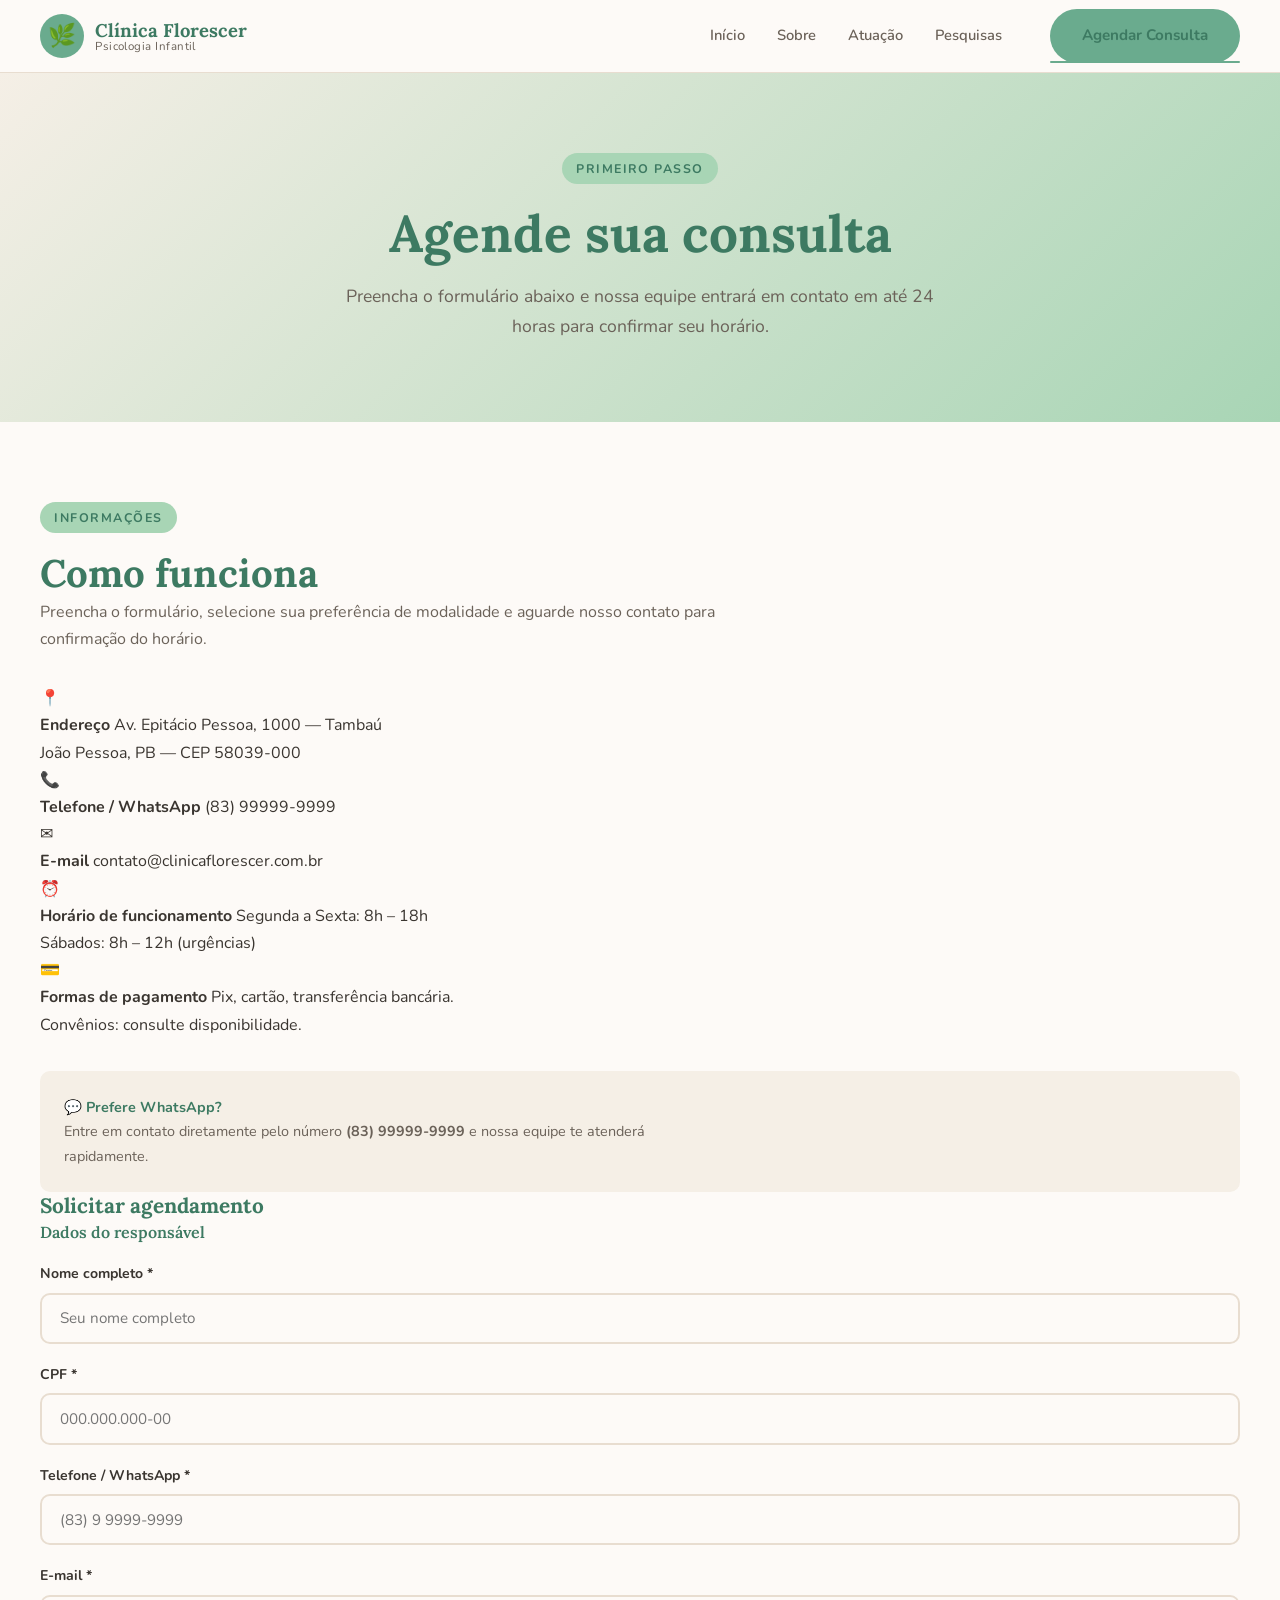
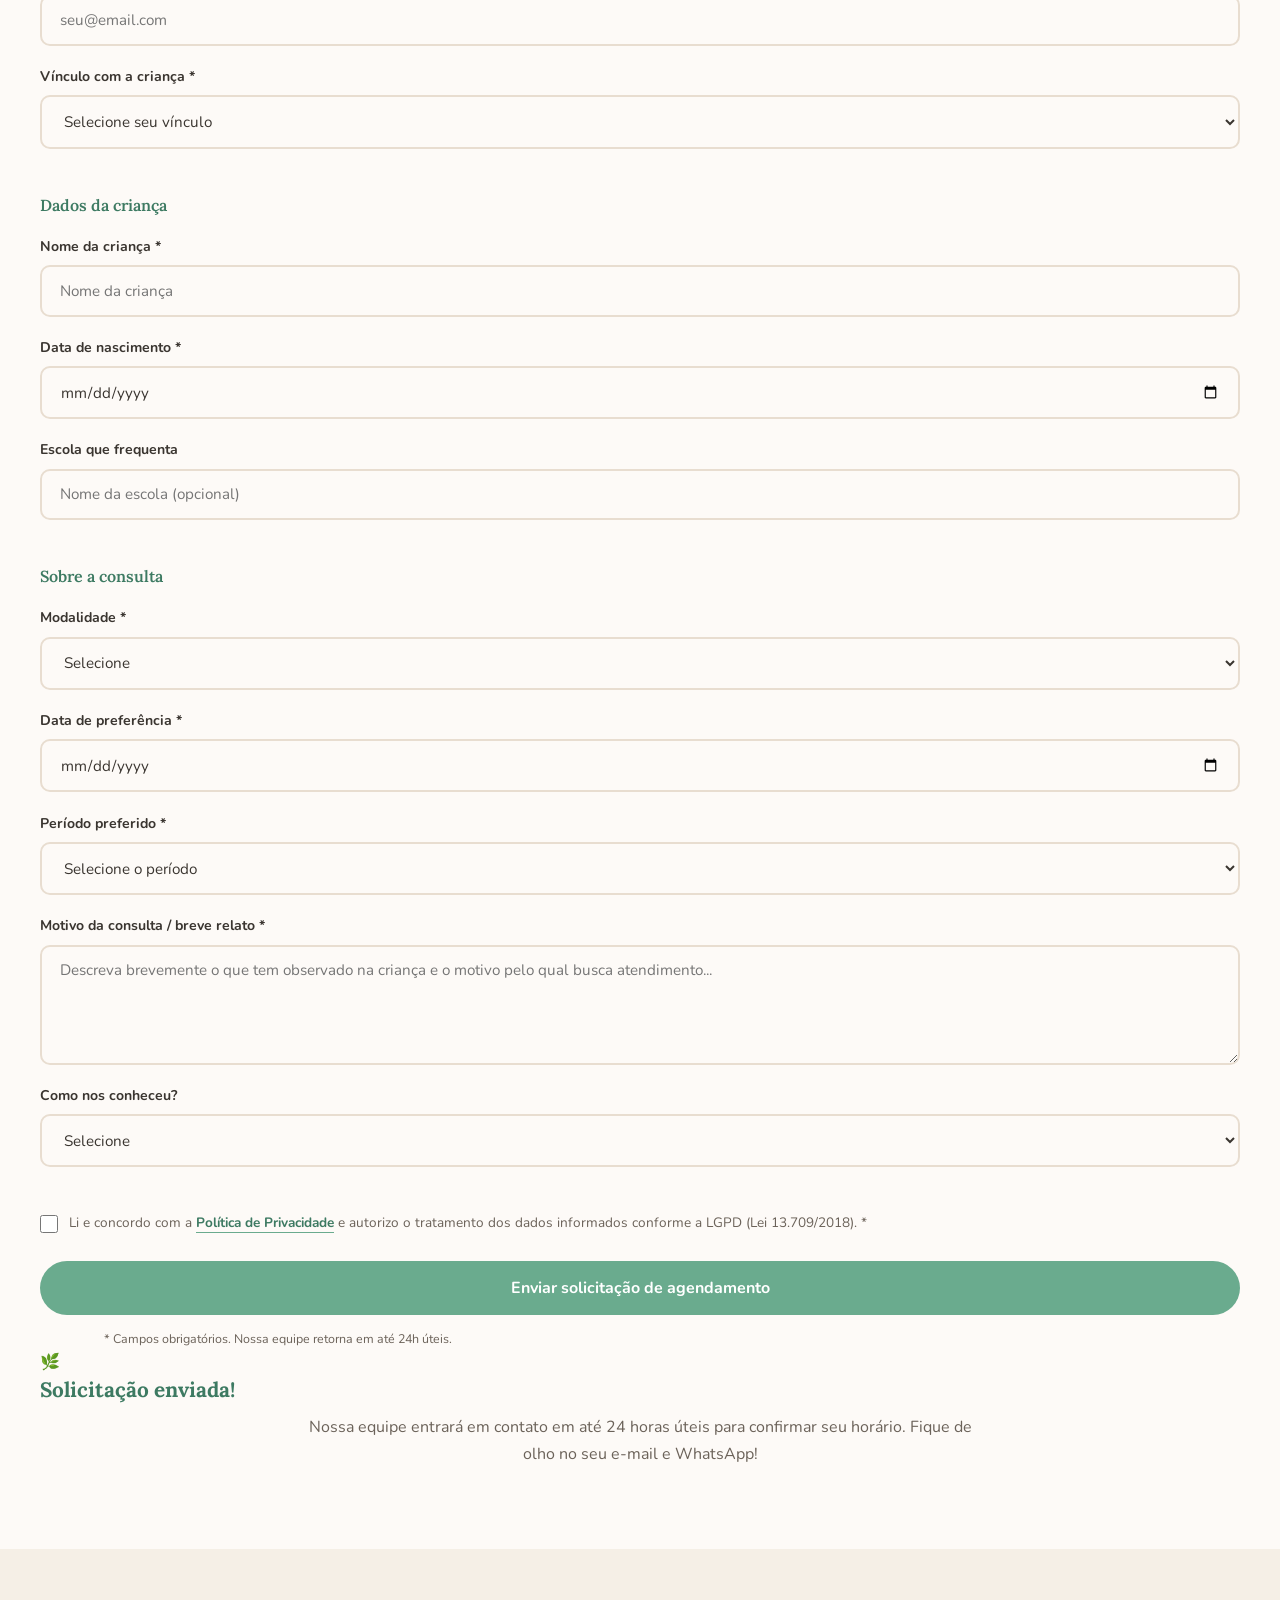
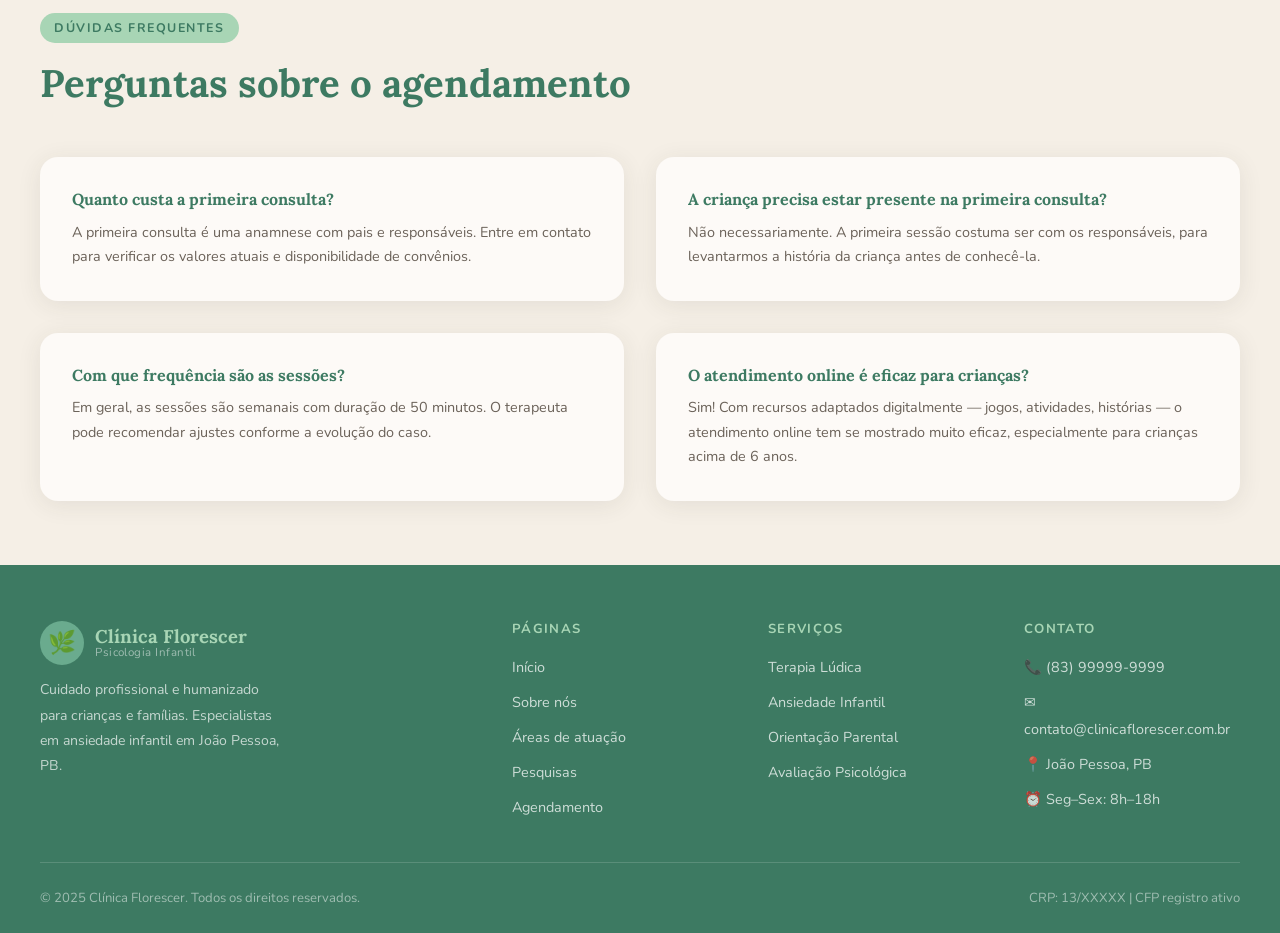
==== html/agendamento.html @ 94c4a282 "Correção" ====
<!DOCTYPE html>
<html lang="pt-BR">
<head>
  <meta charset="UTF-8">
  <meta name="viewport" content="width=device-width, initial-scale=1.0">
  <meta name="description" content="Agende sua consulta na Clínica Florescer. Atendimento presencial e online em psicologia infantil em João Pessoa, PB.">
  <title>Agendamento | Clínica Florescer</title>
  <link rel="stylesheet" href="../css/style.css">
  <link rel="stylesheet" href="../css/index.css">
</head>
<body>

  <!-- ══ HEADER ══════════════════════════════ -->
  <header>
    <div class="header-inner">
      <a href="../index.html" class="logo" aria-label="Clínica Florescer - Página Inicial">
        <div class="logo-icon" aria-hidden="true">🌿</div>
        <div class="logo-text">
          <strong>Clínica Florescer</strong>
          <span>Psicologia Infantil</span>
        </div>
      </a>
      <nav aria-label="Menu principal">
        <ul id="nav-menu">
          <li><a href="../index.html">Início</a></li>
          <li><a href="sobre.html">Sobre</a></li>
          <li><a href="atuacao.html">Atuação</a></li>
          <li><a href="pesquisa.html">Pesquisas</a></li>
          <li class="nav-cta"><a href="agendamento.html" class="btn btn-primary ativo">Agendar Consulta</a></li>
        </ul>
        <button class="hamburger" aria-label="Abrir menu" onclick="toggleMenu()">
          <span></span><span></span><span></span>
        </button>
      </nav>
    </div>
  </header>

  <!-- ══ MAIN ════════════════════════════════ -->
  <main>

    <!-- HERO DA PÁGINA -->
    <section class="page-hero" aria-labelledby="agend-hero-titulo">
      <div class="container">
        <span class="section-tag">Primeiro passo</span>
        <h1 id="agend-hero-titulo">Agende sua consulta</h1>
        <p>Preencha o formulário abaixo e nossa equipe entrará em contato em até 24 horas para confirmar seu horário.</p>
      </div>
    </section>

    <!-- AGENDAMENTO -->
    <section class="agendamento-section" aria-labelledby="agend-form-titulo">
      <div class="container">
        <div class="agendamento-inner">

          <!-- INFO LATERAL -->
          <aside aria-label="Informações de contato e funcionamento">
            <span class="section-tag">Informações</span>
            <h2>Como funciona</h2>
            <p style="margin-bottom:2rem;">Preencha o formulário, selecione sua preferência de modalidade e aguarde nosso contato para confirmação do horário.</p>

            <div class="info-item">
              <div class="info-icon" aria-hidden="true">📍</div>
              <div>
                <strong>Endereço</strong>
                <span>Av. Epitácio Pessoa, 1000 — Tambaú<br>João Pessoa, PB — CEP 58039-000</span>
              </div>
            </div>
            <div class="info-item">
              <div class="info-icon" aria-hidden="true">📞</div>
              <div>
                <strong>Telefone / WhatsApp</strong>
                <span>(83) 99999-9999</span>
              </div>
            </div>
            <div class="info-item">
              <div class="info-icon" aria-hidden="true">✉</div>
              <div>
                <strong>E-mail</strong>
                <span>contato@clinicaflorescer.com.br</span>
              </div>
            </div>
            <div class="info-item">
              <div class="info-icon" aria-hidden="true">⏰</div>
              <div>
                <strong>Horário de funcionamento</strong>
                <span>Segunda a Sexta: 8h – 18h<br>Sábados: 8h – 12h (urgências)</span>
              </div>
            </div>
            <div class="info-item">
              <div class="info-icon" aria-hidden="true">💳</div>
              <div>
                <strong>Formas de pagamento</strong>
                <span>Pix, cartão, transferência bancária.<br>Convênios: consulte disponibilidade.</span>
              </div>
            </div>

            <div style="margin-top:2rem;padding:1.5rem;background:var(--areia);border-radius:var(--raio-sm);">
              <p style="font-size:.9rem;"><strong style="color:var(--verde-escuro);">💬 Prefere WhatsApp?</strong><br>Entre em contato diretamente pelo número <strong>(83) 99999-9999</strong> e nossa equipe te atenderá rapidamente.</p>
            </div>
          </aside>

          <!-- FORMULÁRIO -->
          <div>
            <div class="form-card">
              <h3 id="agend-form-titulo">Solicitar agendamento</h3>

              <form id="form-agendamento" novalidate aria-label="Formulário de agendamento de consulta">

                <!-- Dados do responsável -->
                <fieldset style="border:none;padding:0;margin-bottom:1.5rem;">
                  <legend style="font-family:'Lora',serif;font-size:1rem;color:var(--verde-escuro);font-weight:600;margin-bottom:1rem;">Dados do responsável</legend>

                  <div class="form-row">
                    <div class="form-group">
                      <label for="nome-resp">Nome completo *</label>
                      <input type="text" id="nome-resp" name="nome-resp" placeholder="Seu nome completo" required autocomplete="name">
                    </div>
                    <div class="form-group">
                      <label for="cpf-resp">CPF *</label>
                      <input type="text" id="cpf-resp" name="cpf-resp" placeholder="000.000.000-00" required maxlength="14" inputmode="numeric">
                    </div>
                  </div>

                  <div class="form-row">
                    <div class="form-group">
                      <label for="telefone">Telefone / WhatsApp *</label>
                      <input type="tel" id="telefone" name="telefone" placeholder="(83) 9 9999-9999" required autocomplete="tel">
                    </div>
                    <div class="form-group">
                      <label for="email">E-mail *</label>
                      <input type="email" id="email" name="email" placeholder="seu@email.com" required autocomplete="email">
                    </div>
                  </div>

                  <div class="form-group">
                    <label for="vinculo">Vínculo com a criança *</label>
                    <select id="vinculo" name="vinculo" required>
                      <option value="" disabled selected>Selecione seu vínculo</option>
                      <option value="mae">Mãe</option>
                      <option value="pai">Pai</option>
                      <option value="avo">Avó / Avô</option>
                      <option value="responsavel">Responsável legal</option>
                      <option value="outro">Outro</option>
                    </select>
                  </div>
                </fieldset>

                <!-- Dados da criança -->
                <fieldset style="border:none;padding:0;margin-bottom:1.5rem;">
                  <legend style="font-family:'Lora',serif;font-size:1rem;color:var(--verde-escuro);font-weight:600;margin-bottom:1rem;">Dados da criança</legend>

                  <div class="form-row">
                    <div class="form-group">
                      <label for="nome-crianca">Nome da criança *</label>
                      <input type="text" id="nome-crianca" name="nome-crianca" placeholder="Nome da criança" required>
                    </div>
                    <div class="form-group">
                      <label for="nascimento">Data de nascimento *</label>
                      <input type="date" id="nascimento" name="nascimento" required>
                    </div>
                  </div>

                  <div class="form-group">
                    <label for="escola">Escola que frequenta</label>
                    <input type="text" id="escola" name="escola" placeholder="Nome da escola (opcional)">
                  </div>
                </fieldset>

                <!-- Consulta -->
                <fieldset style="border:none;padding:0;margin-bottom:1.5rem;">
                  <legend style="font-family:'Lora',serif;font-size:1rem;color:var(--verde-escuro);font-weight:600;margin-bottom:1rem;">Sobre a consulta</legend>

                  <div class="form-row">
                    <div class="form-group">
                      <label for="modalidade">Modalidade *</label>
                      <select id="modalidade" name="modalidade" required>
                        <option value="" disabled selected>Selecione</option>
                        <option value="presencial">Presencial</option>
                        <option value="online">Online (videochamada)</option>
                      </select>
                    </div>
                    <div class="form-group">
                      <label for="data-pref">Data de preferência *</label>
                      <input type="date" id="data-pref" name="data-pref" required>
                    </div>
                  </div>

                  <div class="form-group">
                    <label for="horario">Período preferido *</label>
                    <select id="horario" name="horario" required>
                      <option value="" disabled selected>Selecione o período</option>
                      <option value="manha">Manhã (8h – 12h)</option>
                      <option value="tarde">Tarde (13h – 17h)</option>
                      <option value="qualquer">Sem preferência</option>
                    </select>
                  </div>

                  <div class="form-group">
                    <label for="motivo">Motivo da consulta / breve relato *</label>
                    <textarea id="motivo" name="motivo" placeholder="Descreva brevemente o que tem observado na criança e o motivo pelo qual busca atendimento..." required></textarea>
                  </div>

                  <div class="form-group">
                    <label for="como-conheceu">Como nos conheceu?</label>
                    <select id="como-conheceu" name="como-conheceu">
                      <option value="" disabled selected>Selecione</option>
                      <option value="indicacao">Indicação de amigo / familiar</option>
                      <option value="medico">Indicação de médico / escola</option>
                      <option value="google">Google / internet</option>
                      <option value="instagram">Instagram</option>
                      <option value="outro">Outro</option>
                    </select>
                  </div>
                </fieldset>

                <!-- LGPD -->
                <div class="form-group" style="flex-direction:row;align-items:flex-start;gap:.7rem;">
                  <input type="checkbox" id="lgpd" name="lgpd" required style="margin-top:.25rem;width:18px;height:18px;accent-color:var(--verde);flex-shrink:0;">
                  <label for="lgpd" style="font-size:.85rem;font-weight:400;color:var(--texto-leve);">
                    Li e concordo com a <a href="#" style="color:var(--verde-escuro);font-weight:700;border-bottom:1px solid var(--verde);">Política de Privacidade</a> e autorizo o tratamento dos dados informados conforme a LGPD (Lei 13.709/2018). *
                  </label>
                </div>

                <button type="submit" class="btn btn-primary" style="width:100%;margin-top:.5rem;font-size:1rem;padding:1rem;">
                  Enviar solicitação de agendamento
                </button>

                <p style="text-align:center;font-size:.78rem;margin-top:.8rem;">* Campos obrigatórios. Nossa equipe retorna em até 24h úteis.</p>
              </form>

              <!-- Mensagem de sucesso -->
              <div class="form-success" id="form-success" role="alert" aria-live="polite">
                <div class="success-icon" aria-hidden="true">🌿</div>
                <h3>Solicitação enviada!</h3>
                <p style="text-align:center;margin:.7rem auto 0;">Nossa equipe entrará em contato em até 24 horas úteis para confirmar seu horário. Fique de olho no seu e-mail e WhatsApp!</p>
              </div>
            </div>
          </div>

        </div>
      </div>
    </section>

    <!-- FAQ -->
    <section style="background:var(--areia);padding:4rem 2rem;" aria-labelledby="faq-titulo">
      <div class="container">
        <div class="section-header">
          <span class="section-tag">Dúvidas frequentes</span>
          <h2 id="faq-titulo">Perguntas sobre o agendamento</h2>
        </div>
        <div class="grid-2">
          <div class="card">
            <h3 style="font-size:1rem;margin-bottom:.6rem;">Quanto custa a primeira consulta?</h3>
            <p style="font-size:.9rem;">A primeira consulta é uma anamnese com pais e responsáveis. Entre em contato para verificar os valores atuais e disponibilidade de convênios.</p>
          </div>
          <div class="card">
            <h3 style="font-size:1rem;margin-bottom:.6rem;">A criança precisa estar presente na primeira consulta?</h3>
            <p style="font-size:.9rem;">Não necessariamente. A primeira sessão costuma ser com os responsáveis, para levantarmos a história da criança antes de conhecê-la.</p>
          </div>
          <div class="card">
            <h3 style="font-size:1rem;margin-bottom:.6rem;">Com que frequência são as sessões?</h3>
            <p style="font-size:.9rem;">Em geral, as sessões são semanais com duração de 50 minutos. O terapeuta pode recomendar ajustes conforme a evolução do caso.</p>
          </div>
          <div class="card">
            <h3 style="font-size:1rem;margin-bottom:.6rem;">O atendimento online é eficaz para crianças?</h3>
            <p style="font-size:.9rem;">Sim! Com recursos adaptados digitalmente — jogos, atividades, histórias — o atendimento online tem se mostrado muito eficaz, especialmente para crianças acima de 6 anos.</p>
          </div>
        </div>
      </div>
    </section>

  </main>

  <!-- ══ FOOTER ══════════════════════════════ -->
  <footer>
    <div class="footer-inner">
      <div class="footer-brand">
        <div class="logo">
          <div class="logo-icon" aria-hidden="true">🌿</div>
          <div class="logo-text">
            <strong style="color:var(--verde-claro);">Clínica Florescer</strong>
            <span style="color:rgba(255,255,255,.5);">Psicologia Infantil</span>
          </div>
        </div>
        <p>Cuidado profissional e humanizado para crianças e famílias. Especialistas em ansiedade infantil em João Pessoa, PB.</p>
      </div>
      <div>
        <h4>Páginas</h4>
        <ul>
          <li><a href="../index.html">Início</a></li>
          <li><a href="sobre.html">Sobre nós</a></li>
          <li><a href="atuacao.html">Áreas de atuação</a></li>
          <li><a href="pesquisa.html">Pesquisas</a></li>
          <li><a href="agendamento.html">Agendamento</a></li>
        </ul>
      </div>
      <div>
        <h4>Serviços</h4>
        <ul>
          <li><a href="atuacao.html">Terapia Lúdica</a></li>
          <li><a href="atuacao.html">Ansiedade Infantil</a></li>
          <li><a href="atuacao.html">Orientação Parental</a></li>
          <li><a href="pesquisa.html">Avaliação Psicológica</a></li>
        </ul>
      </div>
      <div>
        <h4>Contato</h4>
        <ul>
          <li><a href="tel:+5583999999999">📞 (83) 99999-9999</a></li>
          <li><a href="mailto:contato@clinicaflorescer.com.br">✉ contato@clinicaflorescer.com.br</a></li>
          <li><a href="#">📍 João Pessoa, PB</a></li>
          <li><a href="#">⏰ Seg–Sex: 8h–18h</a></li>
        </ul>
      </div>
    </div>
    <div class="footer-bottom">
      <span>© 2025 Clínica Florescer. Todos os direitos reservados.</span>
      <span>CRP: 13/XXXXX | CFP registro ativo</span>
    </div>
  </footer>

  <script>
    function toggleMenu() {
      document.getElementById('nav-menu').classList.toggle('aberto');
    }

    // Máscara CPF
    document.getElementById('cpf-resp').addEventListener('input', function(e) {
      let v = e.target.value.replace(/\D/g, '').substring(0,11);
      v = v.replace(/(\d{3})(\d)/, '$1.$2');
      v = v.replace(/(\d{3})(\d)/, '$1.$2');
      v = v.replace(/(\d{3})(\d{1,2})$/, '$1-$2');
      e.target.value = v;
    });

    // Máscara telefone
    document.getElementById('telefone').addEventListener('input', function(e) {
      let v = e.target.value.replace(/\D/g, '').substring(0,11);
      if (v.length > 10) v = v.replace(/(\d{2})(\d{5})(\d{4})/, '($1) $2-$3');
      else if (v.length > 6) v = v.replace(/(\d{2})(\d{4})(\d{0,4})/, '($1) $2-$3');
      else if (v.length > 2) v = v.replace(/(\d{2})(\d{0,5})/, '($1) $2');
      e.target.value = v;
    });

    // Bloquear datas passadas
    const hoje = new Date().toISOString().split('T')[0];
    document.getElementById('data-pref').min = hoje;
    const anoMax = new Date().getFullYear();
    document.getElementById('nascimento').max = hoje;
    document.getElementById('nascimento').min = `${anoMax - 15}-01-01`;

    // Submissão
    document.getElementById('form-agendamento').addEventListener('submit', function(e) {
      e.preventDefault();
      if (!this.checkValidity()) {
        this.reportValidity();
        return;
      }
      this.style.display = 'none';
      document.getElementById('form-success').style.display = 'block';
      window.scrollTo({ top: document.querySelector('.form-card').offsetTop - 100, behavior: 'smooth' });
    });
  </script>
</body>
</html>
---- css/style.css ----
/* =============================================
   CLÍNICA FLORESCER — PSICOLOGIA INFANTIL
   CSS Principal — Psicologia das Cores:
   Verde-sálvia + Areia + Branco suave
   Tipografia amigável, layout acolhedor
   ============================================= */

@import url('https://fonts.googleapis.com/css2?family=Nunito:wght@300;400;600;700;800&family=Lora:ital,wght@0,400;0,600;1,400&display=swap');

/* ── RESET & VARIÁVEIS ─────────────────────── */
*, *::before, *::after {
  box-sizing: border-box;
  margin: 0;
  padding: 0;
}

:root {
  --verde:       #6aab8e;
  --verde-claro: #a8d5b5;
  --verde-escuro:#3d7a62;
  --areia:       #f5efe6;
  --areia-escura:#e8ddd0;
  --branco:      #fdfaf7;
  --texto:       #3a3530;
  --texto-leve:  #6b6259;
  --rosa:        #e8a598;
  --lilas:       #b8a8c8;
  --amarelo:     #f0c87a;
  --sombra:      0 4px 24px rgba(58,53,48,.09);
  --sombra-hover:0 8px 32px rgba(58,53,48,.15);
  --raio:        18px;
  --raio-sm:     10px;
  --transicao:   .3s ease;
}

html { scroll-behavior: smooth; }

body {
  font-family: 'Nunito', sans-serif;
  background: var(--branco);
  color: var(--texto);
  line-height: 1.7;
  font-size: 16px;
}

img { max-width: 100%; display: block; }
a   { text-decoration: none; color: inherit; }
ul  { list-style: none; }

/* ── TIPOGRAFIA ────────────────────────────── */
h1, h2, h3, h4 {
  font-family: 'Lora', serif;
  line-height: 1.3;
  color: var(--verde-escuro);
}
h1 { font-size: clamp(2rem, 5vw, 3.2rem); }
h2 { font-size: clamp(1.6rem, 3.5vw, 2.4rem); }
h3 { font-size: 1.3rem; }
p  { color: var(--texto-leve); max-width: 68ch; }

.section-tag {
  display: inline-block;
  font-size: .78rem;
  font-weight: 700;
  letter-spacing: .12em;
  text-transform: uppercase;
  color: var(--verde-escuro);
  background: var(--verde-claro);
  padding: .3rem .9rem;
  border-radius: 50px;
  margin-bottom: 1rem;
}

/* ── BOTÕES ────────────────────────────────── */
.btn {
  display: inline-block;
  padding: .85rem 2rem;
  border-radius: 50px;
  font-family: 'Nunito', sans-serif;
  font-weight: 700;
  font-size: .95rem;
  cursor: pointer;
  border: none;
  transition: transform var(--transicao), box-shadow var(--transicao);
}
.btn:hover { transform: translateY(-2px); box-shadow: var(--sombra-hover); }

.btn-primary {
  background: var(--verde);
  color: #fff;
}
.btn-primary:hover { background: var(--verde-escuro); }

.btn-outline {
  background: transparent;
  color: var(--verde-escuro);
  border: 2.5px solid var(--verde);
}
.btn-outline:hover { background: var(--verde); color: #fff; }

.btn-rosa {
  background: var(--rosa);
  color: #fff;
}

/* ── HEADER ────────────────────────────────── */
header {
  position: sticky;
  top: 0;
  z-index: 100;
  background: rgba(253,250,247,.93);
  backdrop-filter: blur(10px);
  border-bottom: 1.5px solid var(--areia-escura);
  padding: 0 2rem;
}

.header-inner {
  max-width: 1200px;
  margin: 0 auto;
  display: flex;
  align-items: center;
  justify-content: space-between;
  height: 72px;
}

.logo {
  display: flex;
  align-items: center;
  gap: .7rem;
}
.logo-icon {
  width: 44px;
  height: 44px;
  background: var(--verde);
  border-radius: 50%;
  display: flex;
  align-items: center;
  justify-content: center;
  font-size: 1.4rem;
}
.logo-text {
  display: flex;
  flex-direction: column;
  line-height: 1.1;
}
.logo-text strong {
  font-family: 'Lora', serif;
  font-size: 1.15rem;
  color: var(--verde-escuro);
}
.logo-text span {
  font-size: .72rem;
  color: var(--texto-leve);
  letter-spacing: .04em;
}

nav ul {
  display: flex;
  gap: 2rem;
  align-items: center;
}
nav a {
  font-weight: 600;
  font-size: .92rem;
  color: var(--texto-leve);
  transition: color var(--transicao);
  position: relative;
  padding-bottom: .2rem;
}
nav a::after {
  content: '';
  position: absolute;
  bottom: 0; left: 0;
  width: 0; height: 2px;
  background: var(--verde);
  border-radius: 2px;
  transition: width var(--transicao);
}
nav a:hover, nav a.ativo { color: var(--verde-escuro); }
nav a:hover::after, nav a.ativo::after { width: 100%; }

.nav-cta { margin-left: 1rem; }

/* hamburger */
.hamburger {
  display: none;
  flex-direction: column;
  gap: 5px;
  cursor: pointer;
  background: none;
  border: none;
  padding: .4rem;
}
.hamburger span {
  display: block;
  width: 26px; height: 2.5px;
  background: var(--texto);
  border-radius: 2px;
  transition: var(--transicao);
}

/* ── FOOTER ────────────────────────────────── */
footer {
  background: var(--verde-escuro);
  color: rgba(255,255,255,.85);
  padding: 3.5rem 2rem 1.5rem;
}
.footer-inner {
  max-width: 1200px;
  margin: 0 auto;
  display: grid;
  grid-template-columns: 2fr 1fr 1fr 1fr;
  gap: 2.5rem;
}
.footer-brand p { font-size: .88rem; margin-top: .8rem; line-height: 1.8; color: rgba(255,255,255,.7); max-width: 30ch; }
footer h4 { color: var(--verde-claro); font-family: 'Nunito', sans-serif; font-size: .82rem; letter-spacing: .1em; text-transform: uppercase; margin-bottom: 1rem; }
footer ul li { margin-bottom: .5rem; }
footer ul a { font-size: .9rem; color: rgba(255,255,255,.75); transition: color var(--transicao); }
footer ul a:hover { color: #fff; }
.footer-bottom {
  max-width: 1200px;
  margin: 2rem auto 0;
  padding-top: 1.5rem;
  border-top: 1px solid rgba(255,255,255,.15);
  display: flex;
  justify-content: space-between;
  align-items: center;
  font-size: .82rem;
  color: rgba(255,255,255,.5);
  flex-wrap: wrap;
  gap: .5rem;
}

/* ── HERO GENÉRICO ─────────────────────────── */
.page-hero {
  background: linear-gradient(135deg, var(--areia) 0%, var(--verde-claro) 100%);
  padding: 5rem 2rem;
  text-align: center;
}
.page-hero p {
  margin: 1rem auto 0;
  font-size: 1.1rem;
  max-width: 55ch;
  text-align: center;
}

/* ── SEÇÕES ────────────────────────────────── */
section { padding: 5rem 2rem; }

.container {
  max-width: 1200px;
  margin: 0 auto;
}

.section-header {
  margin-bottom: 3rem;
}
.section-header p {
  margin-top: .8rem;
}

/* ── CARDS ─────────────────────────────────── */
.card {
  background: var(--branco);
  border-radius: var(--raio);
  padding: 2rem;
  box-shadow: var(--sombra);
  transition: transform var(--transicao), box-shadow var(--transicao);
}
.card:hover {
  transform: translateY(-5px);
  box-shadow: var(--sombra-hover);
}
.card-icon {
  width: 56px; height: 56px;
  border-radius: 14px;
  display: flex;
  align-items: center;
  justify-content: center;
  font-size: 1.6rem;
  margin-bottom: 1.2rem;
}

/* ── GRID PADRÃO ───────────────────────────── */
.grid-3 { display: grid; grid-template-columns: repeat(3, 1fr); gap: 1.8rem; }
.grid-2 { display: grid; grid-template-columns: repeat(2, 1fr); gap: 2rem; }
.grid-4 { display: grid; grid-template-columns: repeat(4, 1fr); gap: 1.5rem; }

/* ── FORMULÁRIO BASE ───────────────────────── */
.form-group {
  display: flex;
  flex-direction: column;
  gap: .4rem;
  margin-bottom: 1.2rem;
}
.form-group label {
  font-weight: 700;
  font-size: .88rem;
  color: var(--texto);
}
.form-group input,
.form-group select,
.form-group textarea {
  padding: .85rem 1.1rem;
  border: 2px solid var(--areia-escura);
  border-radius: var(--raio-sm);
  font-family: 'Nunito', sans-serif;
  font-size: .95rem;
  color: var(--texto);
  background: var(--branco);
  transition: border-color var(--transicao), box-shadow var(--transicao);
  outline: none;
}
.form-group input:focus,
.form-group select:focus,
.form-group textarea:focus {
  border-color: var(--verde);
  box-shadow: 0 0 0 3px rgba(106,171,142,.2);
}
.form-group textarea { resize: vertical; min-height: 120px; }

/* ── DESTAQUES ─────────────────────────────── */
.destaque-box {
  background: linear-gradient(135deg, var(--verde) 0%, var(--verde-escuro) 100%);
  color: #fff;
  border-radius: var(--raio);
  padding: 3rem;
}
.destaque-box h2, .destaque-box h3 { color: #fff; }
.destaque-box p { color: rgba(255,255,255,.88); max-width: 100%; }

/* ── BADGES / TAGS ─────────────────────────── */
.badge {
  display: inline-block;
  padding: .25rem .75rem;
  border-radius: 50px;
  font-size: .78rem;
  font-weight: 700;
}
.badge-verde  { background: var(--verde-claro); color: var(--verde-escuro); }
.badge-rosa   { background: #fde8e5; color: #b05a50; }
.badge-lilas  { background: #ede8f5; color: #7059a0; }
.badge-amarelo{ background: #fef3d5; color: #9a7500; }

/* ── RESPONSIVO ────────────────────────────── */
@media (max-width: 900px) {
  .grid-3 { grid-template-columns: repeat(2, 1fr); }
  .grid-4 { grid-template-columns: repeat(2, 1fr); }
  .footer-inner { grid-template-columns: 1fr 1fr; }
}

@media (max-width: 640px) {
  nav ul { display: none; }
  nav ul.aberto {
    display: flex;
    flex-direction: column;
    position: absolute;
    top: 72px; left: 0; right: 0;
    background: var(--branco);
    padding: 1.5rem 2rem;
    border-bottom: 2px solid var(--areia-escura);
    gap: 1rem;
  }
  .hamburger { display: flex; }
  .nav-cta { display: none; }
  .grid-3, .grid-2, .grid-4 { grid-template-columns: 1fr; }
  .footer-inner { grid-template-columns: 1fr; }
  section { padding: 3rem 1.2rem; }
  .footer-bottom { flex-direction: column; text-align: center; }
}
---- css/index.css ----
/* =============================================
   INDEX — estilos específicos
   ============================================= */

/* ── HERO ──────────────────────────────────── */
.hero {
  min-height: 92vh;
  background: linear-gradient(160deg, var(--areia) 55%, var(--verde-claro) 100%);
  display: flex;
  align-items: center;
  padding: 5rem 2rem;
  position: relative;
  overflow: hidden;
}
.hero::before {
  content: '';
  position: absolute;
  top: -80px; right: -80px;
  width: 400px; height: 400px;
  background: radial-gradient(circle, var(--verde-claro) 0%, transparent 70%);
  border-radius: 50%;
  opacity: .5;
}
.hero::after {
  content: '';
  position: absolute;
  bottom: -60px; left: -60px;
  width: 300px; height: 300px;
  background: radial-gradient(circle, var(--rosa) 0%, transparent 70%);
  border-radius: 50%;
  opacity: .25;
}

.hero-inner {
  max-width: 1200px;
  margin: 0 auto;
  display: grid;
  grid-template-columns: 1fr 1fr;
  align-items: center;
  gap: 3.5rem;
  position: relative;
  z-index: 1;
}
.hero-content { animation: fadeUp .8s ease both; }
.hero-content .section-tag { margin-bottom: 1.2rem; }
.hero-content h1 { margin-bottom: 1.2rem; }
.hero-content p   { font-size: 1.12rem; margin-bottom: 2rem; }
.hero-btns { display: flex; gap: 1rem; flex-wrap: wrap; }

.hero-visual {
  display: flex;
  flex-direction: column;
  gap: 1.2rem;
  animation: fadeUp .8s .2s ease both;
}
.hero-card-big {
  background: #fff;
  border-radius: var(--raio);
  padding: 2rem;
  box-shadow: var(--sombra);
  display: flex;
  gap: 1rem;
  align-items: flex-start;
}
.hero-card-big .emoji { font-size: 2.4rem; }
.hero-cards-row { display: grid; grid-template-columns: 1fr 1fr; gap: 1.2rem; }
.hero-mini {
  background: #fff;
  border-radius: var(--raio-sm);
  padding: 1.3rem;
  box-shadow: var(--sombra);
  display: flex;
  flex-direction: column;
  gap: .4rem;
}
.hero-mini .num {
  font-size: 1.8rem;
  font-weight: 800;
  font-family: 'Lora', serif;
  color: var(--verde-escuro);
}
.hero-mini span { font-size: .82rem; color: var(--texto-leve); }

/* ── SERVIÇOS ──────────────────────────────── */
.servicos { background: var(--areia); }
.servico-card .card-icon { background: var(--areia-escura); }

/* ── SOBRE HOME ────────────────────────────── */
.sobre-home {
  background: var(--branco);
}
.sobre-home-inner {
  display: grid;
  grid-template-columns: 1fr 1fr;
  gap: 4rem;
  align-items: center;
}
.sobre-foto-wrap {
  position: relative;
}
.sobre-foto {
  width: 100%;
  aspect-ratio: 4/5;
  background: linear-gradient(135deg, var(--verde-claro) 0%, var(--verde) 100%);
  border-radius: 24px 24px 80px 24px;
  display: flex;
  align-items: center;
  justify-content: center;
  font-size: 7rem;
}
.sobre-badge {
  position: absolute;
  bottom: -16px; right: -16px;
  background: #fff;
  border-radius: var(--raio-sm);
  padding: 1rem 1.4rem;
  box-shadow: var(--sombra);
  display: flex;
  align-items: center;
  gap: .7rem;
}
.sobre-badge strong { font-size: 1.4rem; color: var(--verde-escuro); }
.sobre-badge span   { font-size: .78rem; color: var(--texto-leve); }

/* ── DEPOIMENTOS ───────────────────────────── */
.depoimentos { background: var(--areia); }
.depoimento-card {
  background: var(--branco);
  border-radius: var(--raio);
  padding: 1.8rem;
  box-shadow: var(--sombra);
}
.depoimento-card blockquote {
  font-family: 'Lora', serif;
  font-style: italic;
  font-size: 1rem;
  color: var(--texto);
  line-height: 1.8;
  margin-bottom: 1.2rem;
}
.depoimento-card blockquote::before { content: '"'; font-size: 2rem; color: var(--verde); line-height: 0; vertical-align: -.5rem; }
.dep-autor {
  display: flex;
  align-items: center;
  gap: .7rem;
}
.dep-avatar {
  width: 40px; height: 40px;
  border-radius: 50%;
  display: flex;
  align-items: center;
  justify-content: center;
  font-size: 1.2rem;
  flex-shrink: 0;
}
.dep-autor strong { font-size: .9rem; display: block; }
.dep-autor span   { font-size: .78rem; color: var(--texto-leve); }

/* ── CTA BANNER ────────────────────────────── */
.cta-banner {
  background: linear-gradient(135deg, var(--verde) 0%, var(--verde-escuro) 100%);
  padding: 5rem 2rem;
  text-align: center;
}
.cta-banner h2 { color: #fff; }
.cta-banner p  { color: rgba(255,255,255,.85); margin: 1rem auto 2rem; font-size: 1.05rem; text-align: center; }

/* Animações */
@keyframes fadeUp {
  from { opacity: 0; transform: translateY(30px); }
  to   { opacity: 1; transform: translateY(0); }
}

/* Responsivo hero */
@media (max-width: 840px) {
  .hero-inner, .sobre-home-inner { grid-template-columns: 1fr; }
  .hero-visual { display: none; }
  .sobre-foto { height: 280px; font-size: 5rem; }
}
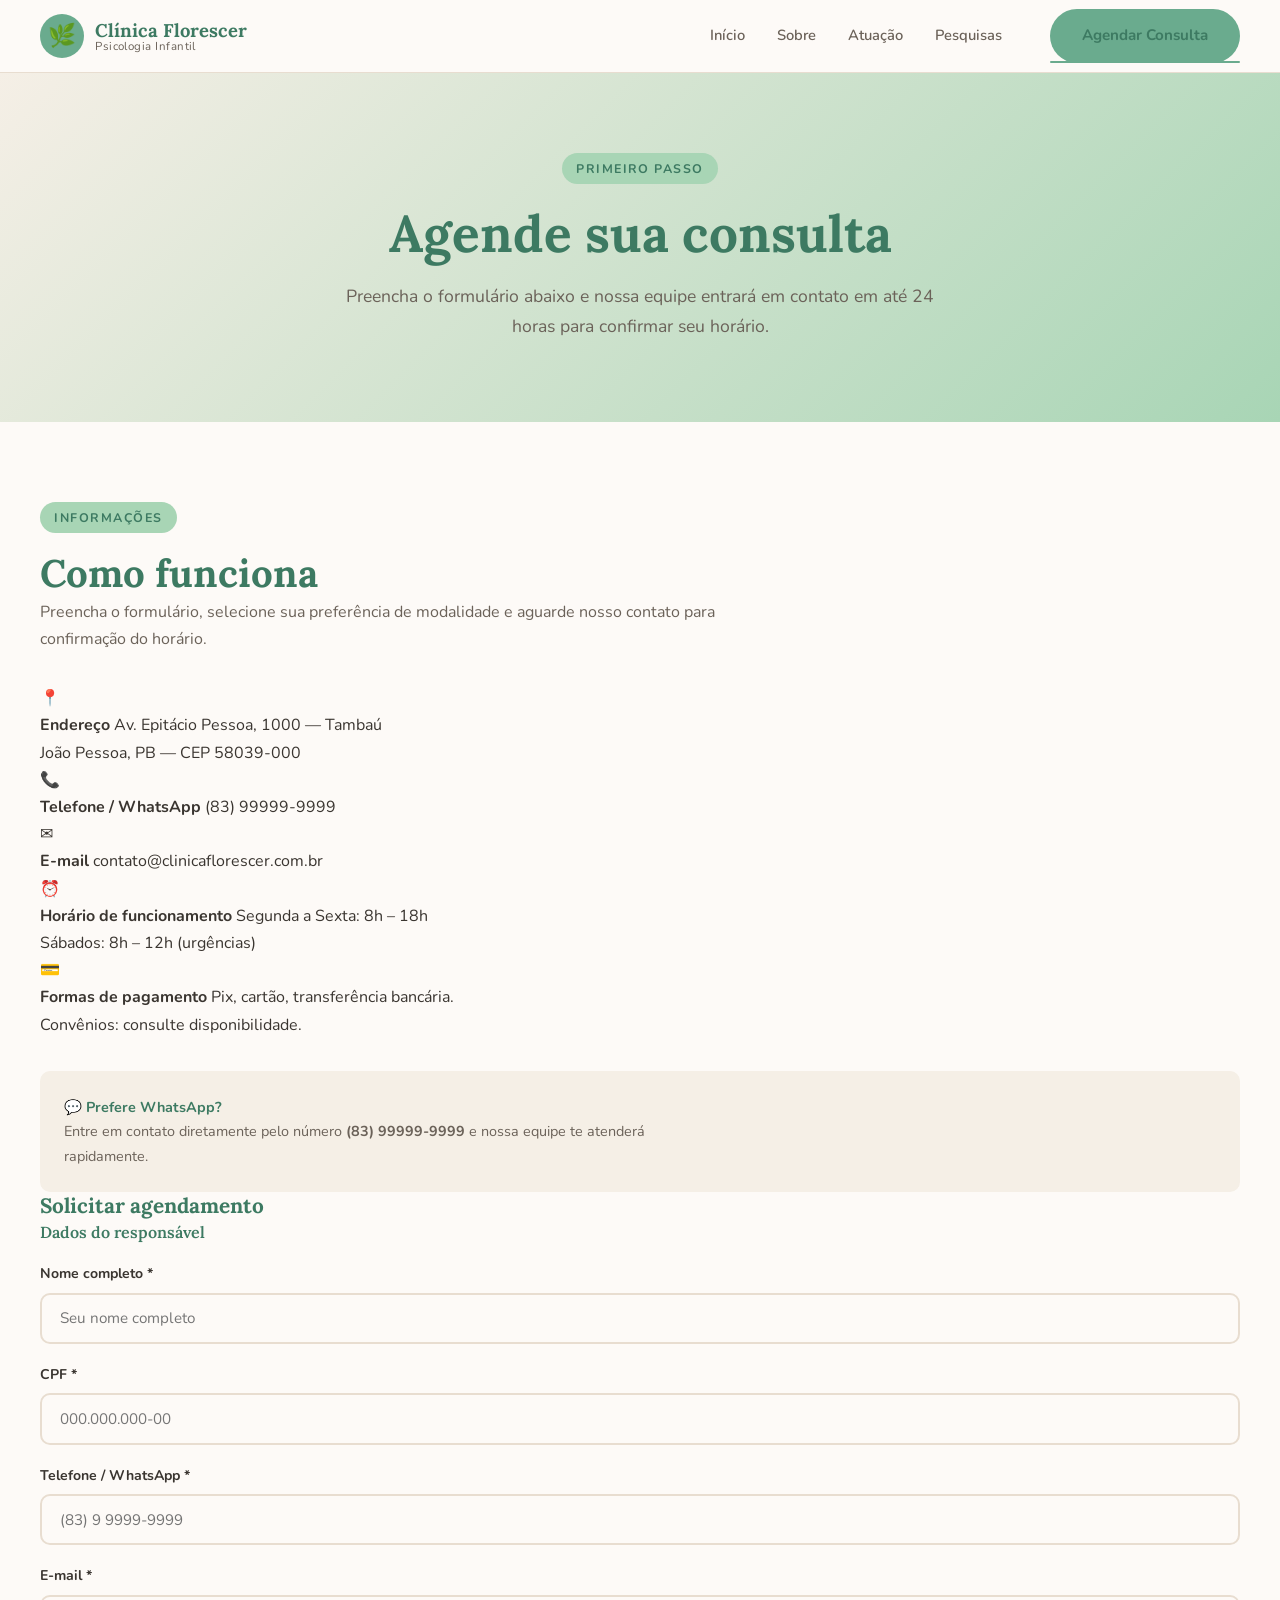
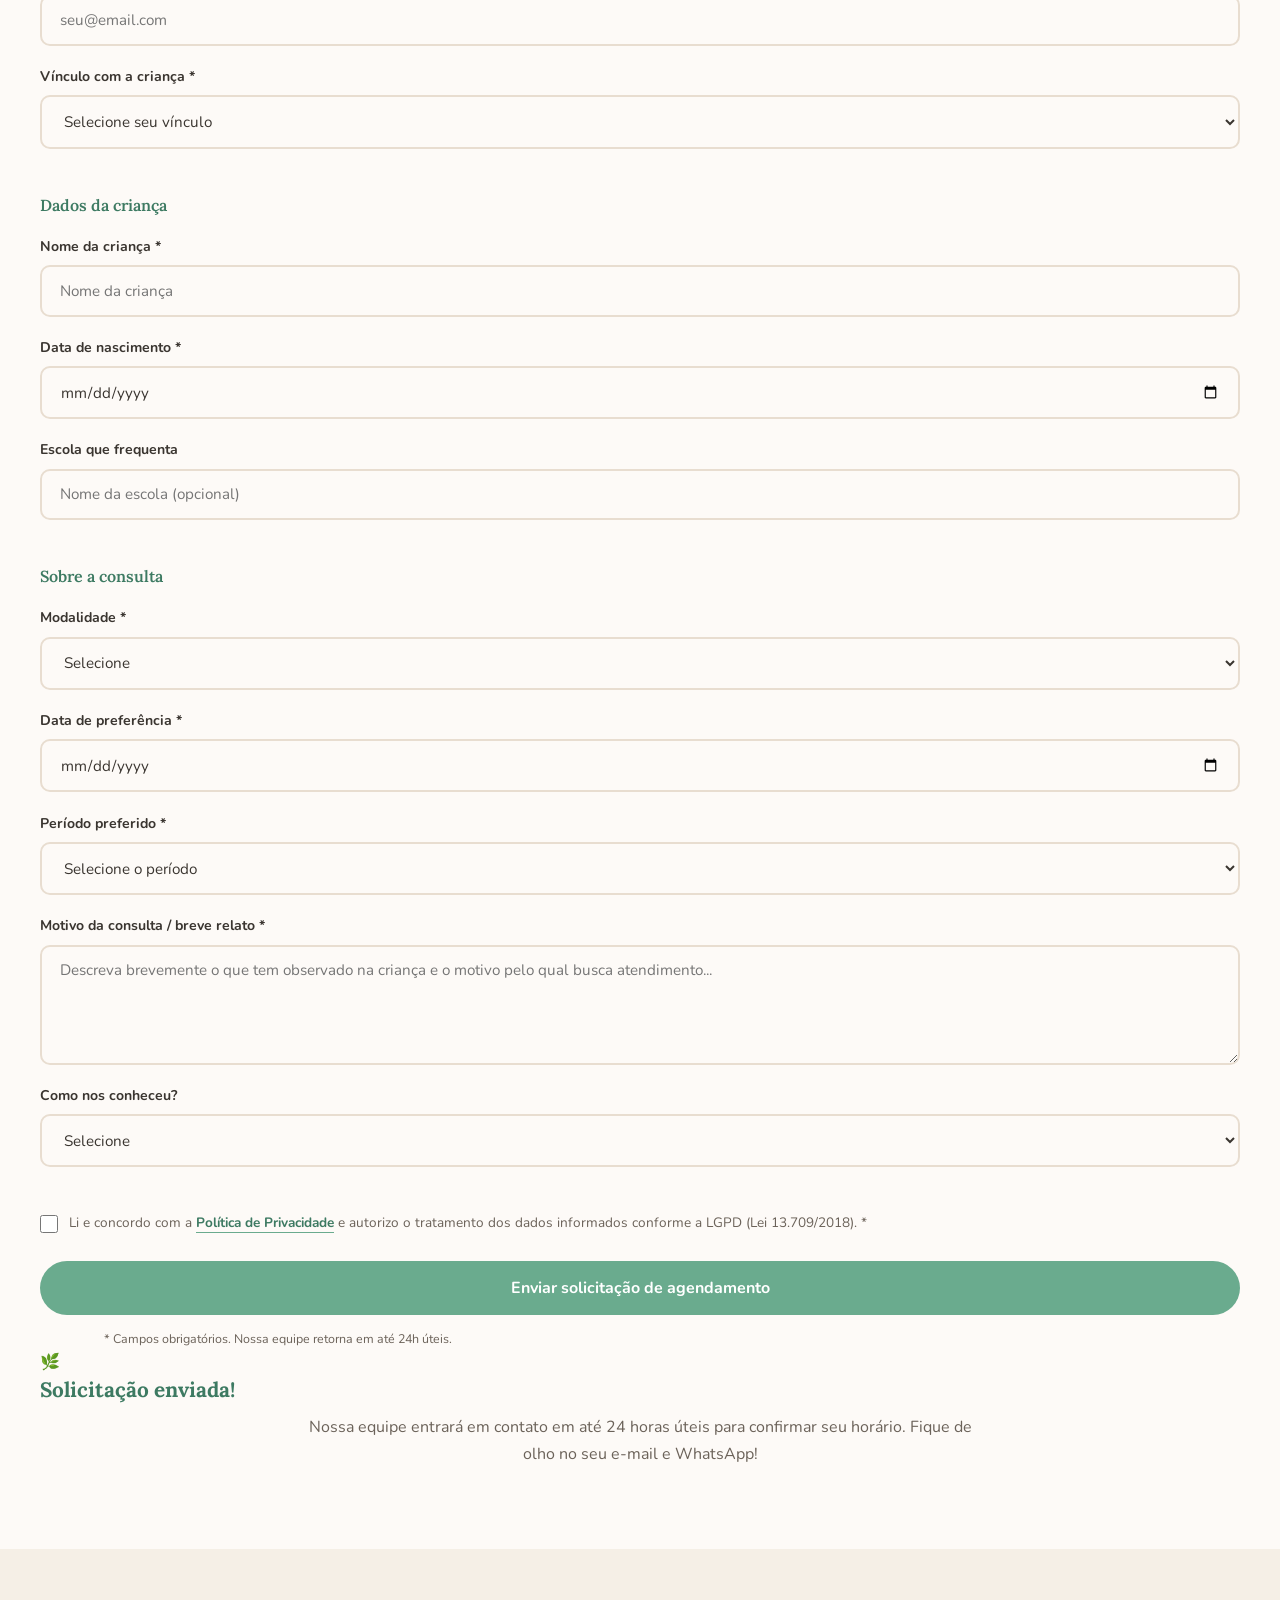
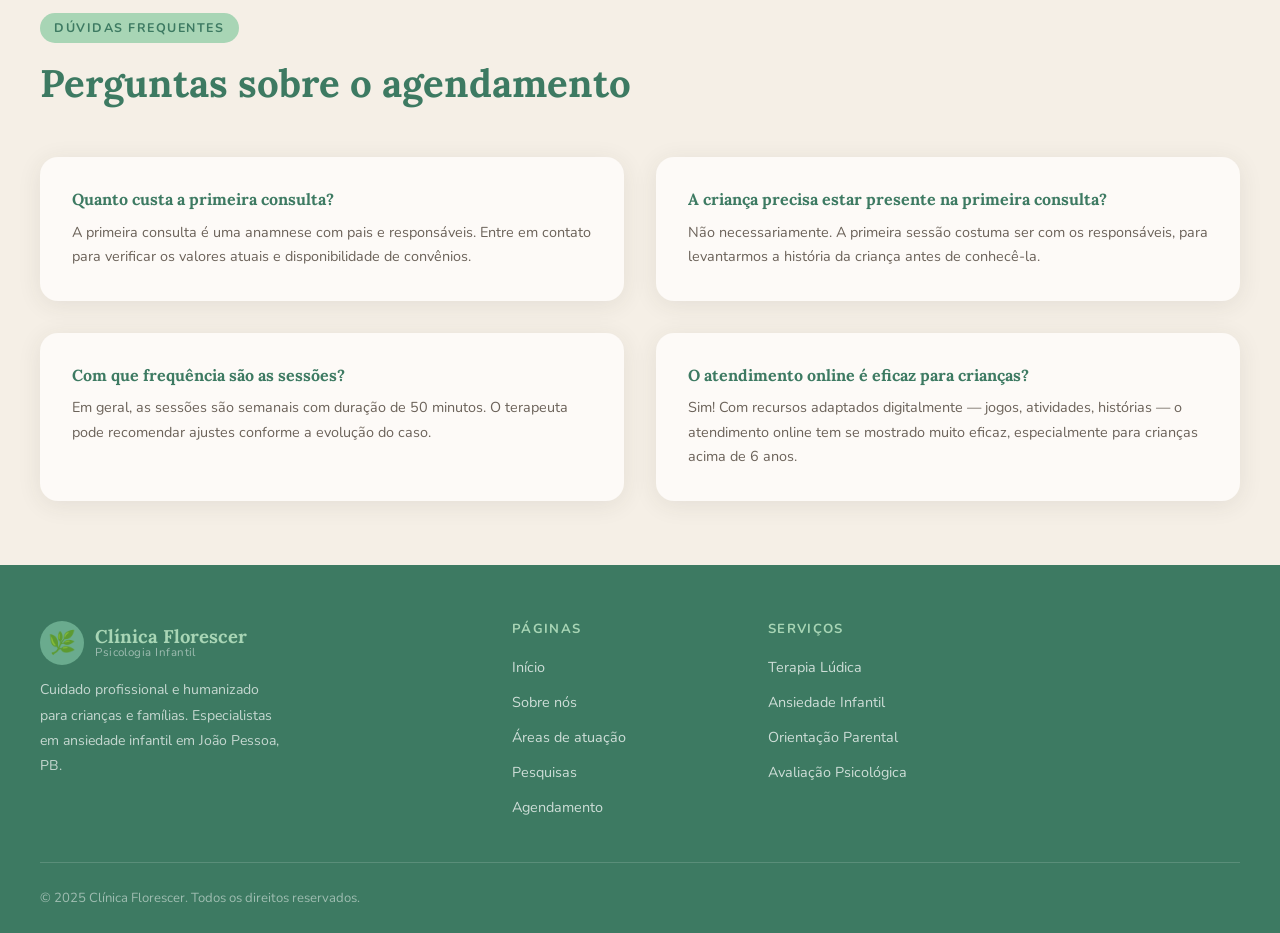
==== commit 9e2adf31: "Finalização da página SOBRE, + inclusão das fotos e pasta ASSETS" ====
--- a/html/agendamento.html
+++ b/html/agendamento.html
@@ -303,19 +303,9 @@
           <li><a href="pesquisa.html">Avaliação Psicológica</a></li>
         </ul>
       </div>
-      <div>
-        <h4>Contato</h4>
-        <ul>
-          <li><a href="tel:+5583999999999">📞 (83) 99999-9999</a></li>
-          <li><a href="mailto:contato@clinicaflorescer.com.br">✉ contato@clinicaflorescer.com.br</a></li>
-          <li><a href="#">📍 João Pessoa, PB</a></li>
-          <li><a href="#">⏰ Seg–Sex: 8h–18h</a></li>
-        </ul>
-      </div>
     </div>
     <div class="footer-bottom">
       <span>© 2025 Clínica Florescer. Todos os direitos reservados.</span>
-      <span>CRP: 13/XXXXX | CFP registro ativo</span>
     </div>
   </footer>
 
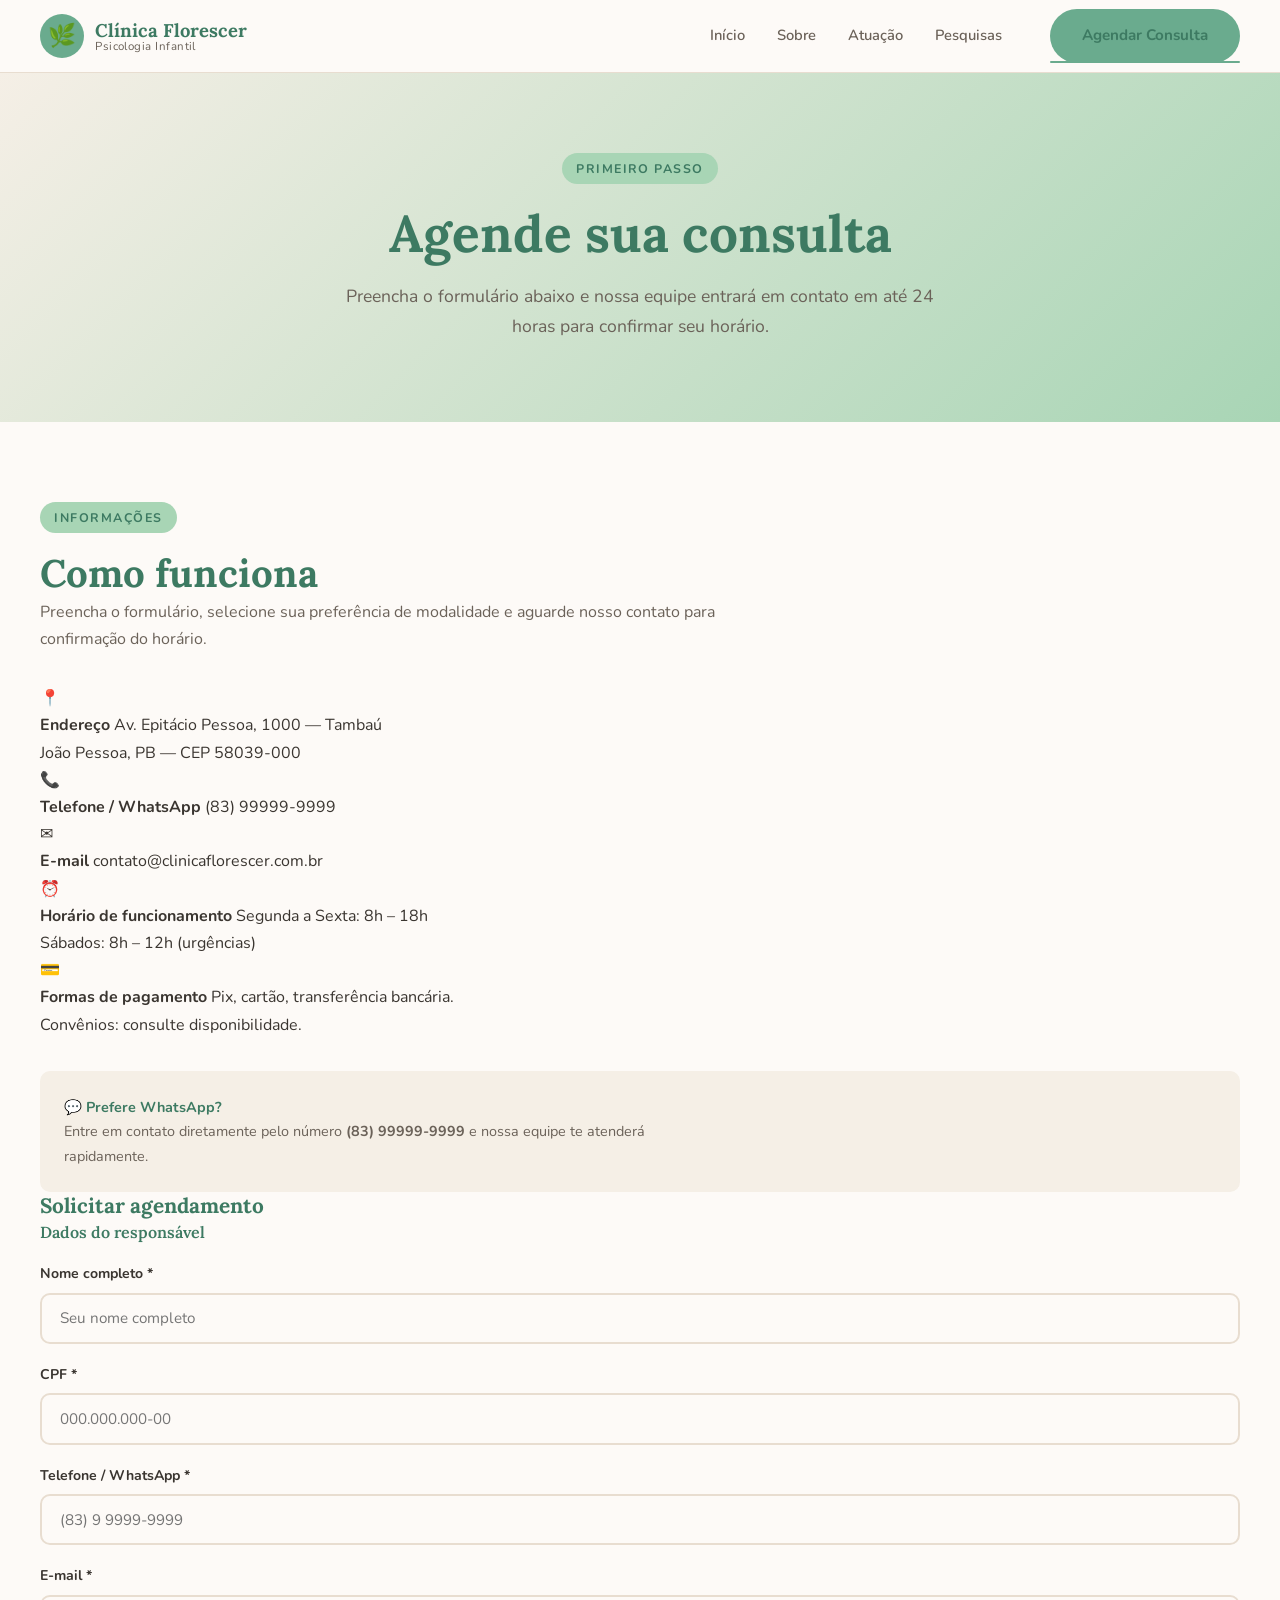
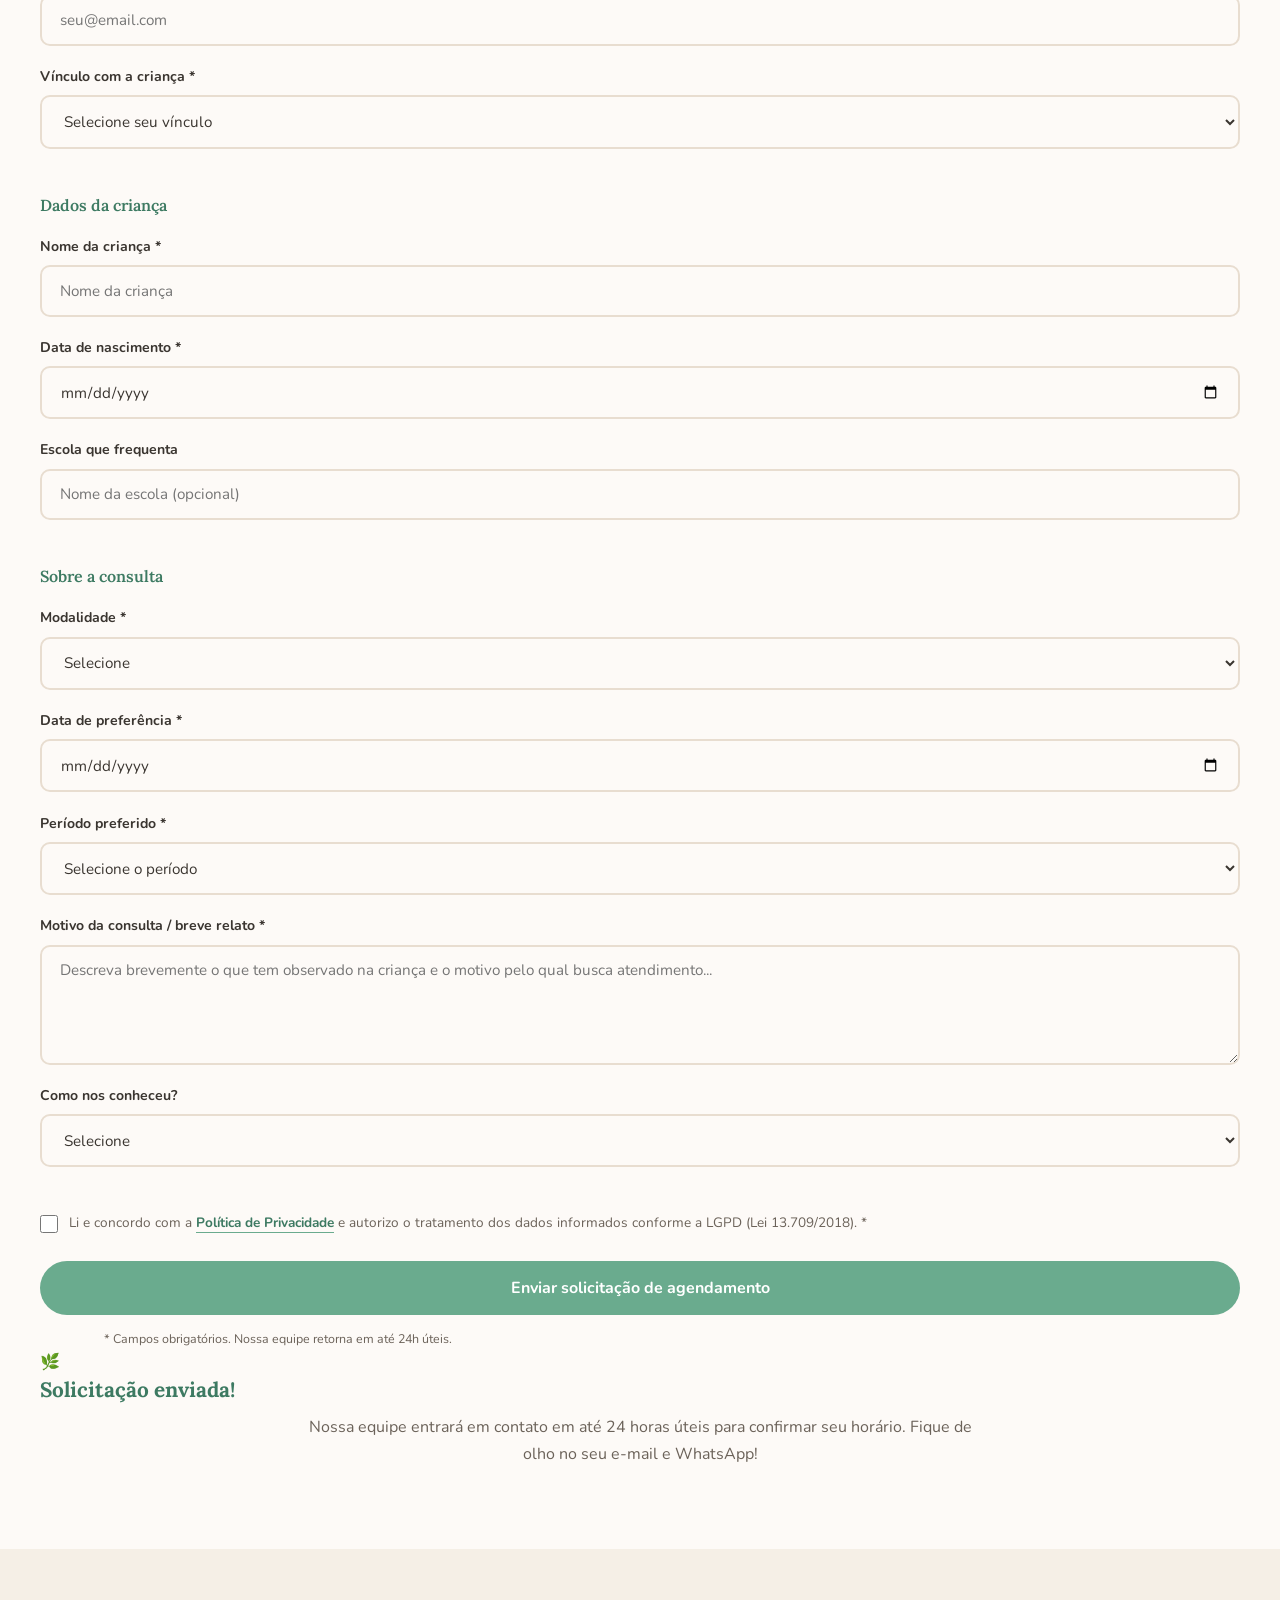
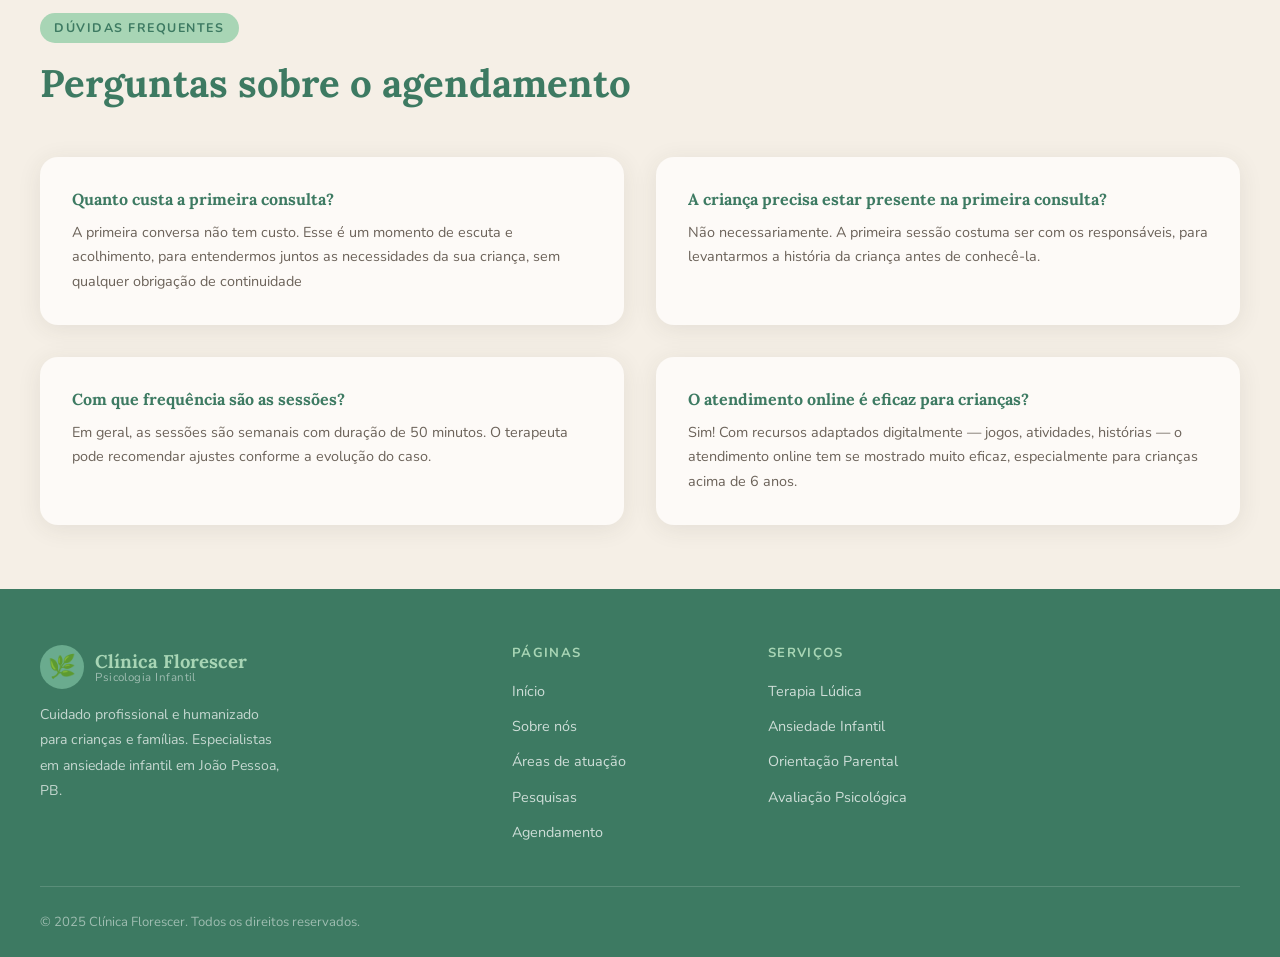
==== commit 1a97350f: "Alterações aba Agendamento (Evellyn)" ====
--- a/html/agendamento.html
+++ b/html/agendamento.html
@@ -251,7 +251,7 @@
         <div class="grid-2">
           <div class="card">
             <h3 style="font-size:1rem;margin-bottom:.6rem;">Quanto custa a primeira consulta?</h3>
-            <p style="font-size:.9rem;">A primeira consulta é uma anamnese com pais e responsáveis. Entre em contato para verificar os valores atuais e disponibilidade de convênios.</p>
+            <p style="font-size:.9rem;">A primeira conversa não tem custo. Esse é um momento de escuta e acolhimento, para entendermos juntos as necessidades da sua criança, sem qualquer obrigação de continuidade</p>
           </div>
           <div class="card">
             <h3 style="font-size:1rem;margin-bottom:.6rem;">A criança precisa estar presente na primeira consulta?</h3>
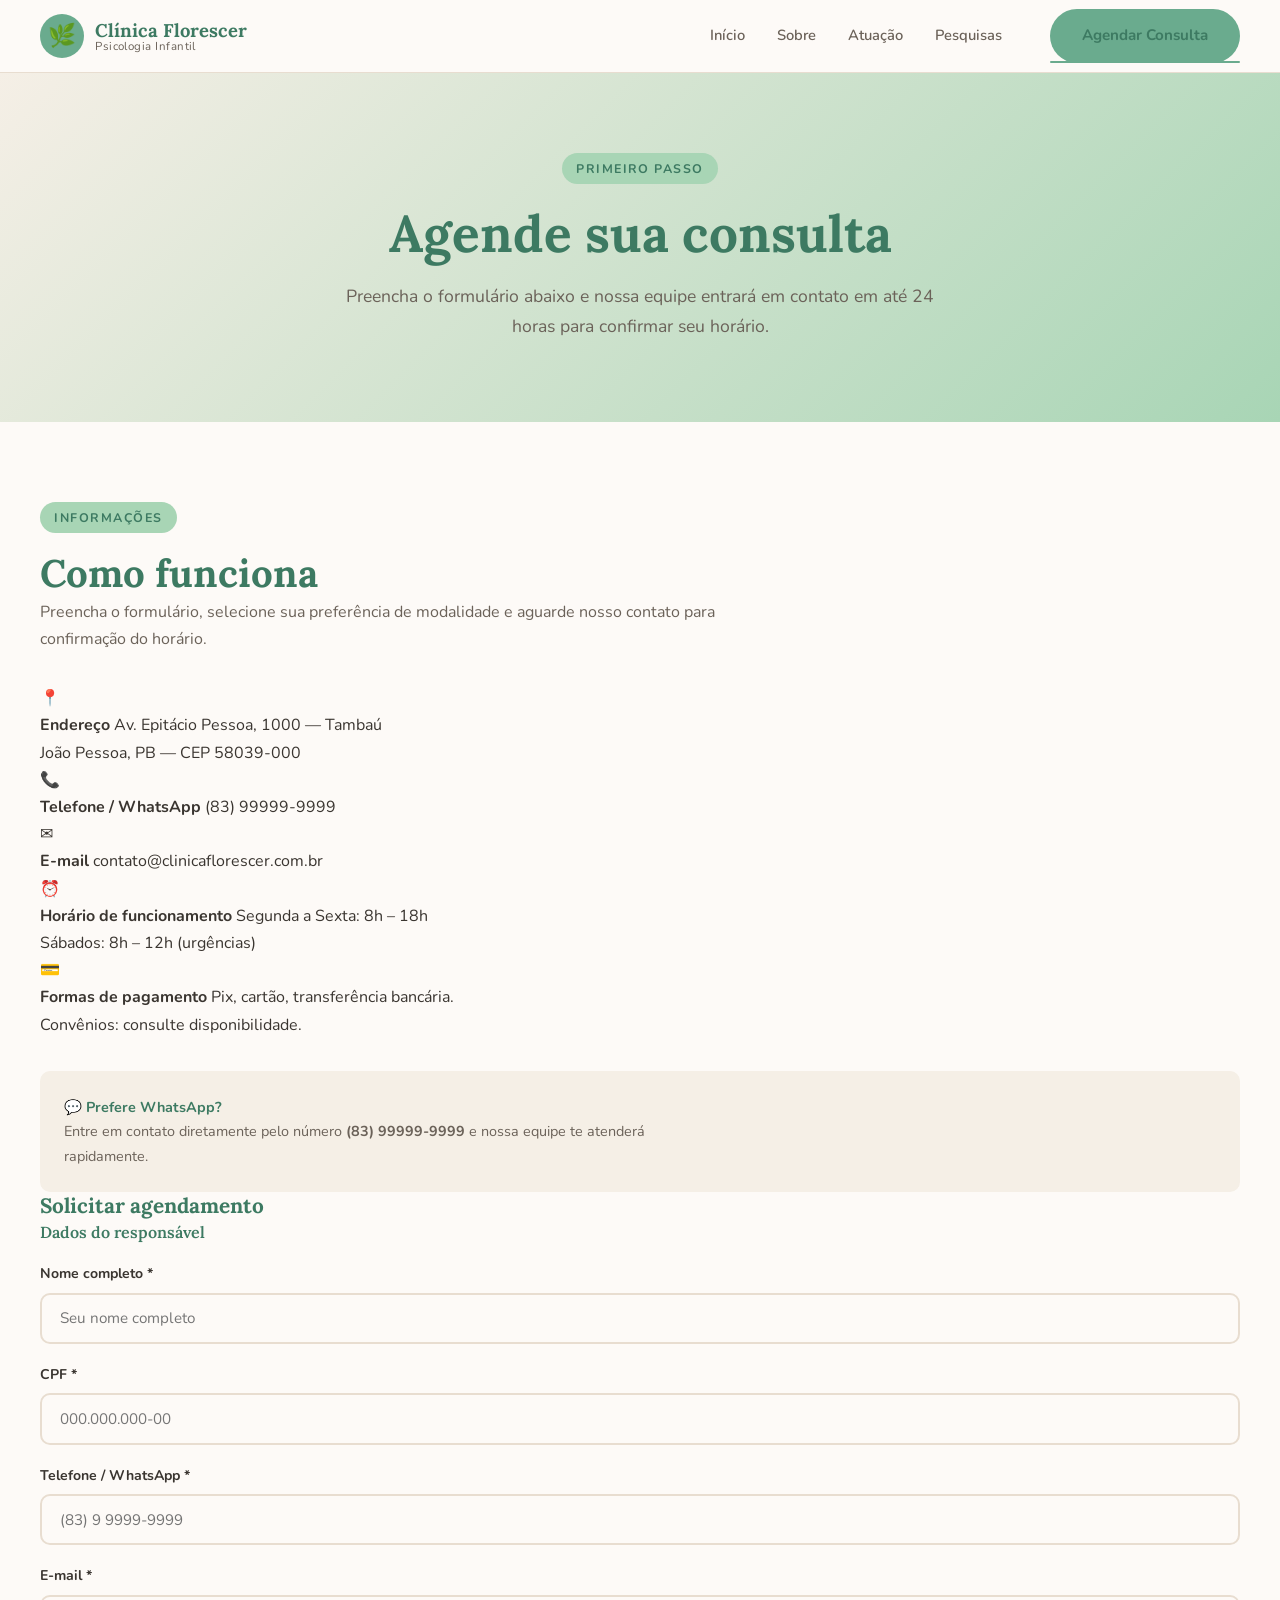
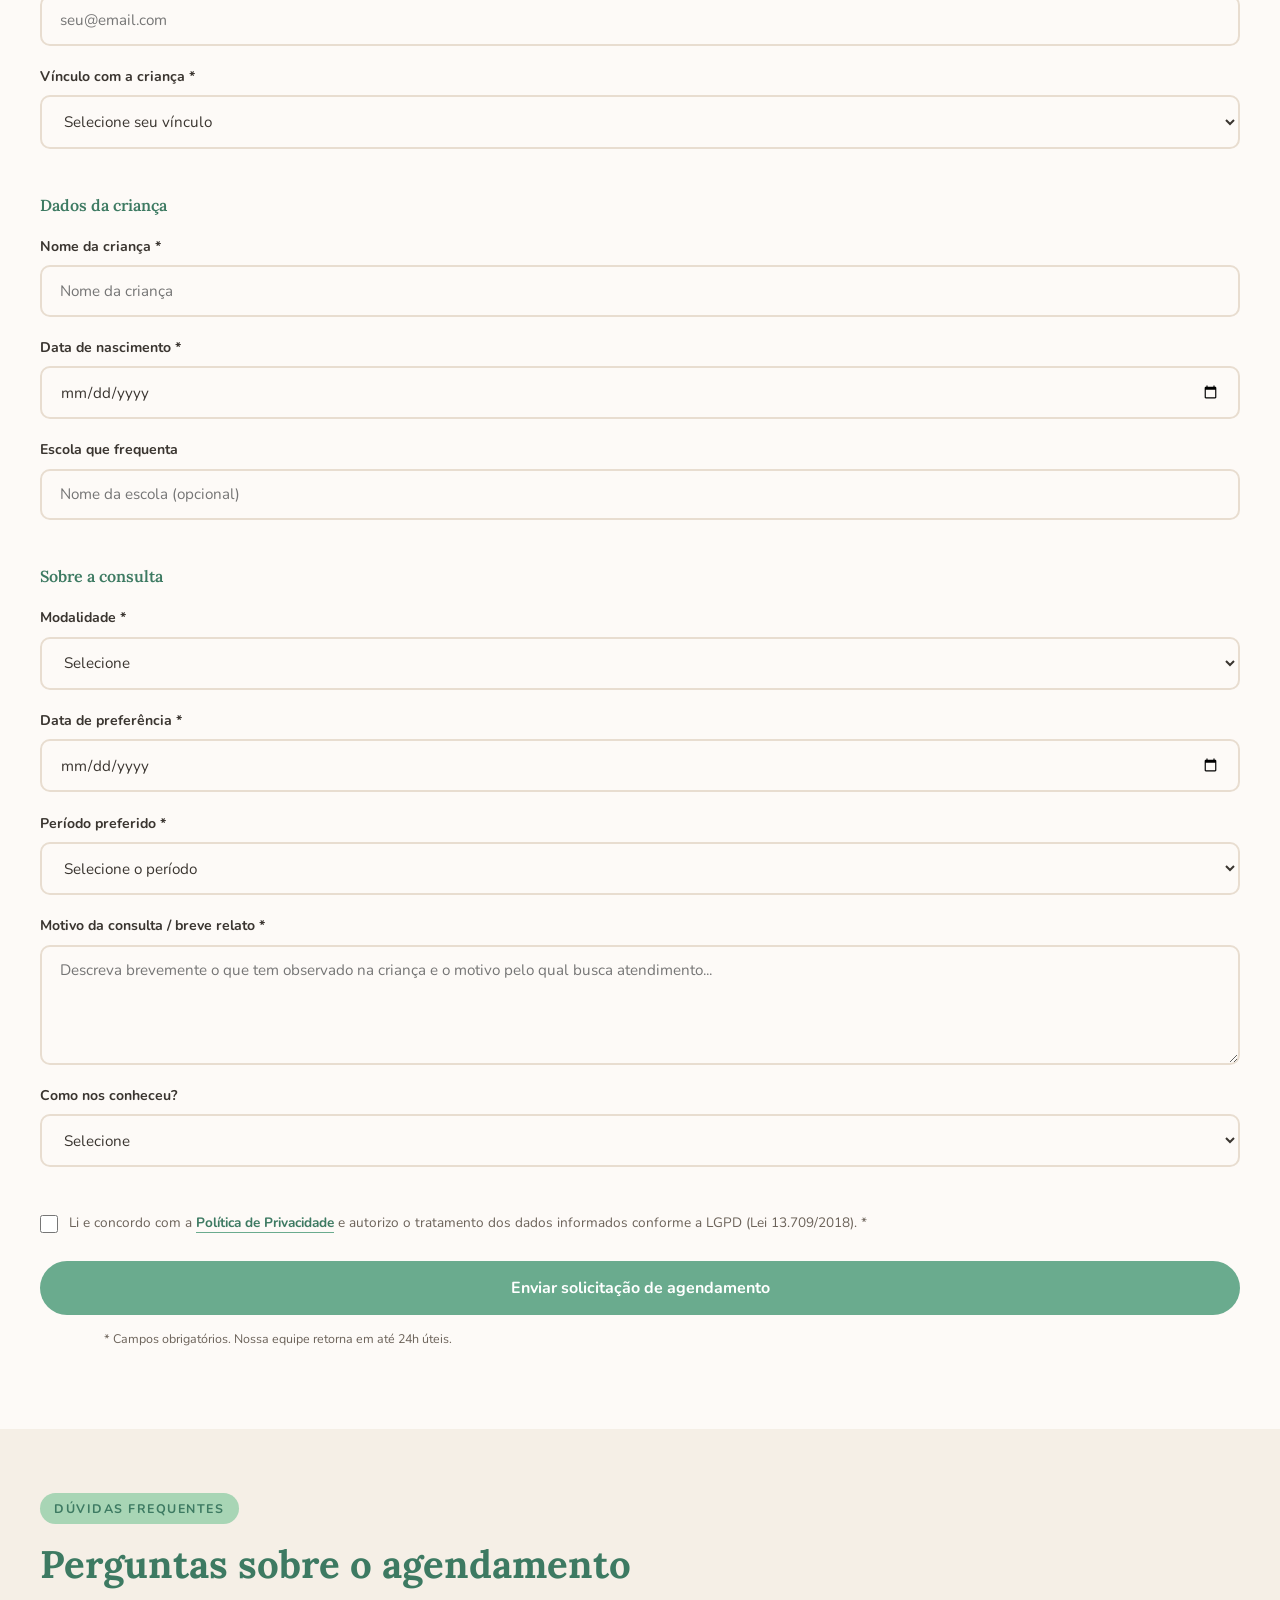
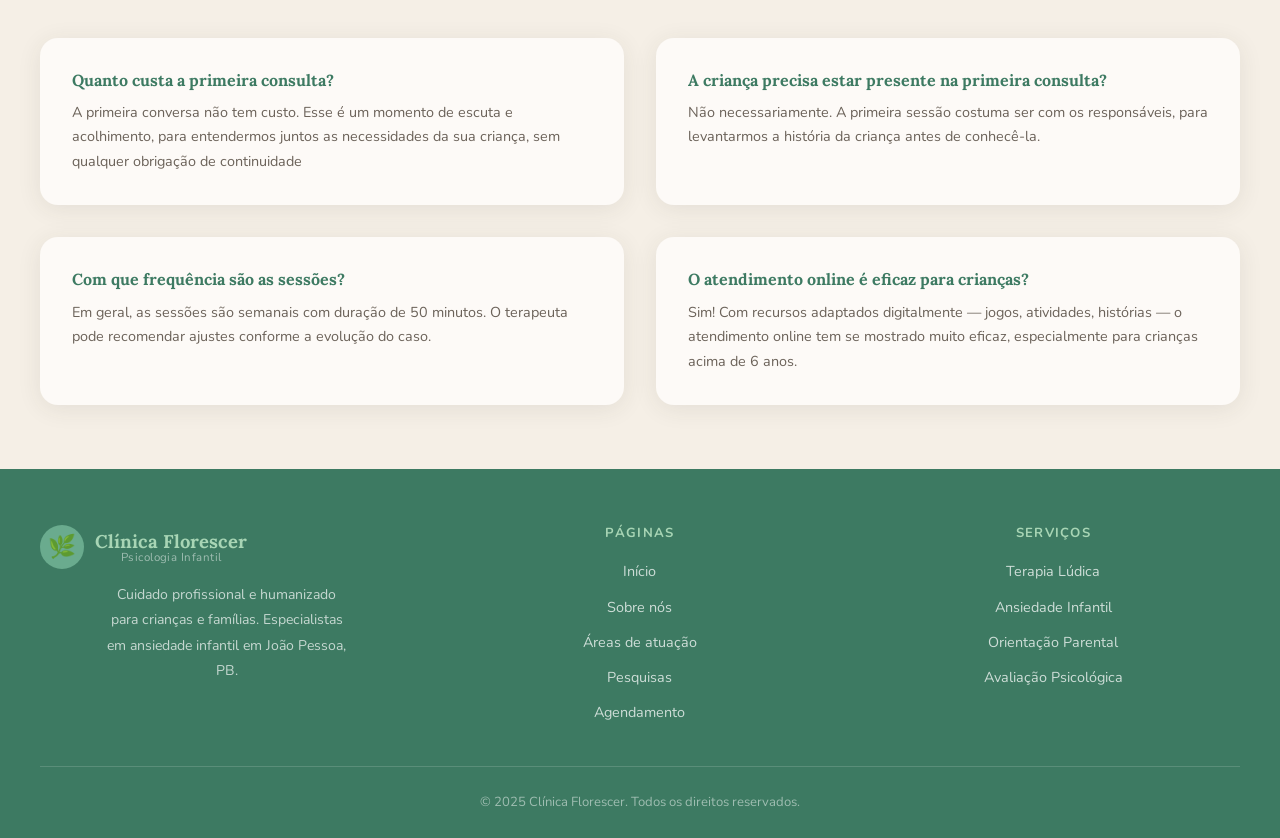
==== commit 6448d9a8: "Alterações finais" ====
--- a/html/agendamento.html
+++ b/html/agendamento.html
@@ -104,7 +104,7 @@
             <div class="form-card">
               <h3 id="agend-form-titulo">Solicitar agendamento</h3>
 
-              <form id="form-agendamento" novalidate aria-label="Formulário de agendamento de consulta">
+              <form id="form-agendamento" action="confirmacao.html" novalidate aria-label="Formulário de agendamento de consulta">
 
                 <!-- Dados do responsável -->
                 <fieldset style="border:none;padding:0;margin-bottom:1.5rem;">
@@ -228,15 +228,6 @@
                 <p style="text-align:center;font-size:.78rem;margin-top:.8rem;">* Campos obrigatórios. Nossa equipe retorna em até 24h úteis.</p>
               </form>
 
-              <!-- Mensagem de sucesso -->
-              <div class="form-success" id="form-success" role="alert" aria-live="polite">
-                <div class="success-icon" aria-hidden="true">🌿</div>
-                <h3>Solicitação enviada!</h3>
-                <p style="text-align:center;margin:.7rem auto 0;">Nossa equipe entrará em contato em até 24 horas úteis para confirmar seu horário. Fique de olho no seu e-mail e WhatsApp!</p>
-              </div>
-            </div>
-          </div>
-
         </div>
       </div>
     </section>
@@ -346,9 +337,7 @@
         this.reportValidity();
         return;
       }
-      this.style.display = 'none';
-      document.getElementById('form-success').style.display = 'block';
-      window.scrollTo({ top: document.querySelector('.form-card').offsetTop - 100, behavior: 'smooth' });
+      window.location.href = 'confirmacao.html';
     });
   </script>
 </body>
--- a/css/style.css
+++ b/css/style.css
@@ -209,10 +209,15 @@
   max-width: 1200px;
   margin: 0 auto;
   display: grid;
-  grid-template-columns: 2fr 1fr 1fr 1fr;
+  grid-template-columns: repeat(auto-fit, minmax(220px, 1fr));
   gap: 2.5rem;
-}
-.footer-brand p { font-size: .88rem; margin-top: .8rem; line-height: 1.8; color: rgba(255,255,255,.7); max-width: 30ch; }
+  justify-items: center;
+  text-align: center;
+}
+.footer-brand p { font-size: .88rem; margin: .8rem auto 0; line-height: 1.8; color: rgba(255,255,255,.7); max-width: 30ch; }
+.footer-brand, .footer-inner > div {
+  width: 100%;
+}
 footer h4 { color: var(--verde-claro); font-family: 'Nunito', sans-serif; font-size: .82rem; letter-spacing: .1em; text-transform: uppercase; margin-bottom: 1rem; }
 footer ul li { margin-bottom: .5rem; }
 footer ul a { font-size: .9rem; color: rgba(255,255,255,.75); transition: color var(--transicao); }
@@ -223,7 +228,7 @@
   padding-top: 1.5rem;
   border-top: 1px solid rgba(255,255,255,.15);
   display: flex;
-  justify-content: space-between;
+  justify-content: center;
   align-items: center;
   font-size: .82rem;
   color: rgba(255,255,255,.5);
